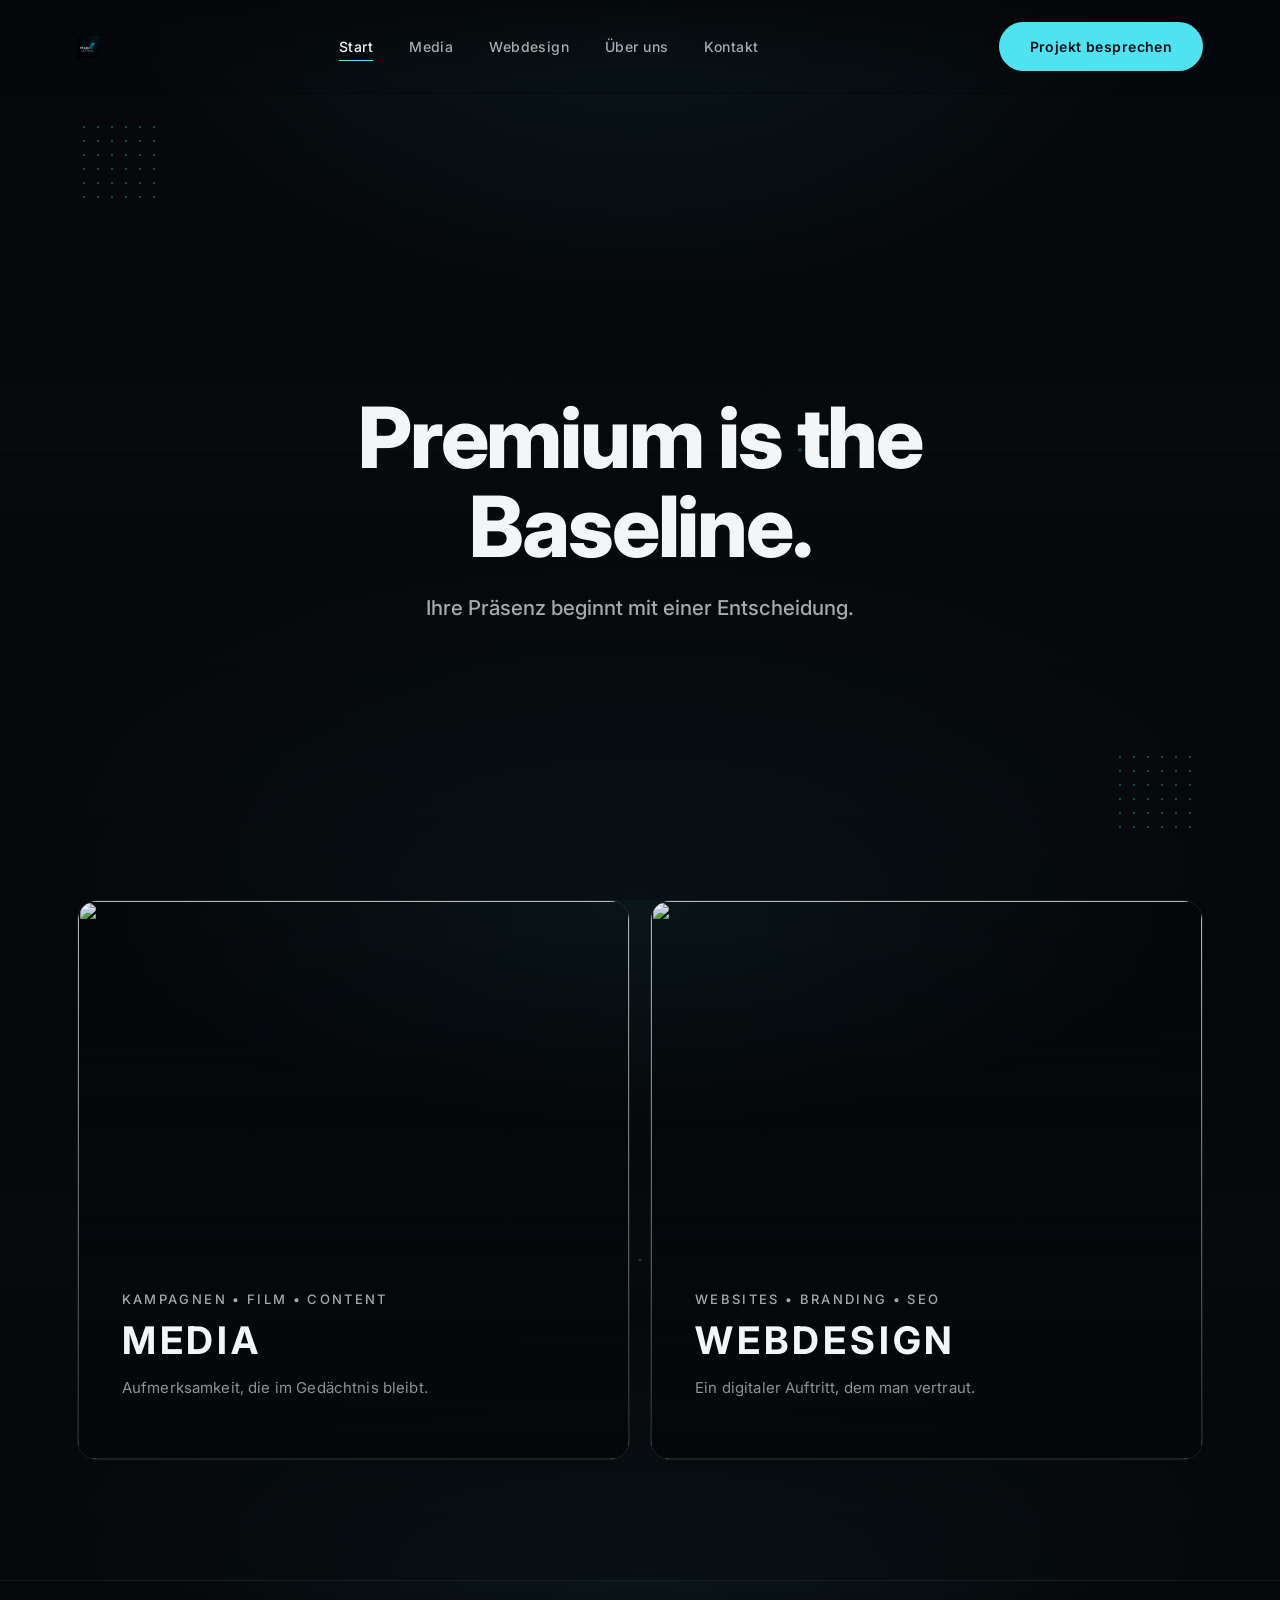
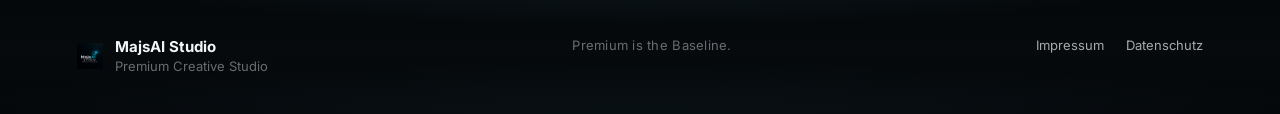
==== index.html @ dd4170d6 "Add files via upload" ====
<!doctype html>
<html lang="de">
<head>
<meta charset="UTF-8">
<meta name="viewport" content="width=device-width, initial-scale=1">
<title>MajsAI Studio | Premium Creative Studio</title>
<meta name="description" content="MajsAI Studio gestaltet digitale Präsenz, die Vertrauen schafft und im Gedächtnis bleibt.">
<link rel="preconnect" href="https://fonts.googleapis.com">
<link rel="preconnect" href="https://fonts.gstatic.com" crossorigin>
<link href="https://fonts.googleapis.com/css2?family=Inter:wght@400;500;600;700;800&display=swap" rel="stylesheet">
<link rel="stylesheet" href="css/style.css">
</head>
<body id="top">

<nav class="nav">
  <a class="nav__brand" href="index.html">
    <img src="assets/logo.png" alt="MajsAI Studio">
  </a>
  <div class="nav__links">
    <a href="index.html" class="is-active">Start</a>
    <a href="media.html">Media</a>
    <a href="webdesign.html">Webdesign</a>
    <a href="#" aria-disabled="true" title="Seite folgt in Kürze">Über uns</a>
    <a href="#" aria-disabled="true" title="Seite folgt in Kürze">Kontakt</a>
    <a href="#" class="btn btn--primary nav__cta-mobile" style="margin-top:10px;">Projekt besprechen</a>
  </div>
  <a href="#" class="btn btn--primary nav__cta">Projekt besprechen</a>
  <button class="nav__toggle" aria-label="Menü öffnen"><span></span></button>
</nav>

<!-- ============================= HERO ============================= -->
<section class="hero field">
  <div class="dotgrid" style="top:120px; left:var(--edge);"></div>
  <div class="dotgrid" style="bottom:60px; right:var(--edge);"></div>
  <div class="hero__inner">
    <img class="hero__eye" src="assets/eye.png" alt="" aria-hidden="true">
    <h1 class="h1">Premium is the Baseline.</h1>
    <p class="h2">Ihre Präsenz beginnt mit einer Entscheidung.</p>
  </div>
</section>

<!-- ======================= MEDIA / WEBDESIGN GATE ======================= -->
<section class="gate field">
  <div class="gate__grid">

    <a class="gate__card reveal" href="media.html">
      <img src="assets/bg-media.jpg" alt="">
      <div class="gate__body">
        <div class="gate__kicker">Kampagnen • Film • Content</div>
        <h2 class="gate__title">Media</h2>
        <p class="gate__sub">Aufmerksamkeit, die im Gedächtnis bleibt.</p>
        <span class="gate__hover">Create. Capture. Convert. <span class="gate__arrow">→</span></span>
      </div>
    </a>

    <a class="gate__card reveal" href="webdesign.html">
      <img src="assets/bg-webdesign.jpg" alt="">
      <div class="gate__body">
        <div class="gate__kicker">Websites • Branding • SEO</div>
        <h2 class="gate__title">Webdesign</h2>
        <p class="gate__sub">Ein digitaler Auftritt, dem man vertraut.</p>
        <span class="gate__hover">Design. Structure. Performance. <span class="gate__arrow">→</span></span>
      </div>
    </a>

  </div>
</section>

<!-- ============================= FOOTER ============================= -->
<footer class="footer field">
  <div class="footer__row">
    <div class="footer__brand">
      <img src="assets/logo.png" alt="MajsAI Studio">
      <div>
        <b>MajsAI Studio</b>
        <span>Premium Creative Studio</span>
      </div>
    </div>
    <div class="footer__claim">Premium is the Baseline.</div>
    <div class="footer__legal">
      <a href="#" aria-disabled="true" title="Seite folgt in Kürze">Impressum</a>
      <a href="#" aria-disabled="true" title="Seite folgt in Kürze">Datenschutz</a>
    </div>
  </div>
</footer>

<script src="js/main.js"></script>
</body>
</html>
---- css/style.css ----
/* ==========================================================================
   MajsAI Studio — Design System
   Premium is the Baseline.
   ========================================================================== */

:root {
  /* Color */
  --void:         #05070a;
  --panel:        #0a0d12;
  --panel-raised: #0d1117;
  --hairline:     rgba(255, 255, 255, 0.08);
  --hairline-strong: rgba(255, 255, 255, 0.14);
  --cyan:         #4fe3ef;
  --cyan-soft:    #2b7f8a;
  --cyan-dim:     rgba(79, 227, 239, 0.35);
  --ink:          #f3f6f7;
  --ink-muted:    rgba(243, 246, 247, 0.68);
  --ink-faint:    rgba(243, 246, 247, 0.42);

  /* Type */
  --face: "Inter", -apple-system, BlinkMacSystemFont, "Segoe UI", sans-serif;

  /* Rhythm */
  --edge: clamp(24px, 6vw, 96px);
  --ease: cubic-bezier(0.16, 1, 0.3, 1);
}

* { box-sizing: border-box; }

html { scroll-behavior: smooth; }

@media (prefers-reduced-motion: reduce) {
  html { scroll-behavior: auto; }
  *, *::before, *::after {
    animation-duration: 0.01ms !important;
    animation-iteration-count: 1 !important;
    transition-duration: 0.01ms !important;
    scroll-behavior: auto !important;
  }
}

body {
  margin: 0;
  background: var(--void);
  color: var(--ink);
  font-family: var(--face);
  font-weight: 400;
  -webkit-font-smoothing: antialiased;
  overflow-x: hidden;
}

img { max-width: 100%; display: block; }

a { color: inherit; text-decoration: none; }

/* --------------------------------------------------------------------------
   Neutral ambient background — shared visual language for non-container
   sections of the Landing page. Same vocabulary as the Media / Webdesign
   photography (hairline geometry, dot grid, single soft cyan glow) kept
   deliberately calmer and non-directional so it never competes with the
   two container images.
   -------------------------------------------------------------------------- */
.field {
  position: relative;
  background: var(--void);
  isolation: isolate;
}

.field::before {
  /* base vignette */
  content: "";
  position: absolute;
  inset: 0;
  z-index: 0;
  background:
    radial-gradient(ellipse 70% 55% at 50% 0%, rgba(79, 227, 239, 0.07), transparent 60%),
    radial-gradient(ellipse 90% 60% at 50% 100%, rgba(79, 227, 239, 0.04), transparent 65%),
    linear-gradient(180deg, #05070a 0%, #060a0d 50%, #05070a 100%);
}

.field::after {
  /* hairline horizon + dot grid corners, drawn once via SVG data-uri */
  content: "";
  position: absolute;
  inset: 0;
  z-index: 0;
  opacity: 0.55;
  background-image: url("data:image/svg+xml,%3Csvg xmlns='http://www.w3.org/2000/svg' width='1600' height='900' viewBox='0 0 1600 900'%3E%3Cline x1='0' y1='450' x2='1600' y2='450' stroke='%234fe3ef' stroke-opacity='0.05' stroke-width='1'/%3E%3Ccircle cx='800' cy='450' r='2' fill='%234fe3ef' fill-opacity='0.35'/%3E%3C/svg%3E");
  background-repeat: no-repeat;
  background-size: cover;
}

.field > * { position: relative; z-index: 1; }

.dotgrid {
  position: absolute;
  width: 90px;
  height: 90px;
  background-image: radial-gradient(rgba(79, 227, 239, 0.28) 1px, transparent 1.5px);
  background-size: 14px 14px;
  z-index: 0;
  pointer-events: none;
}

/* --------------------------------------------------------------------------
   Layout primitives
   -------------------------------------------------------------------------- */
.wrap {
  max-width: 1240px;
  margin: 0 auto;
  padding-inline: var(--edge);
}

section { position: relative; }

/* --------------------------------------------------------------------------
   Navigation
   -------------------------------------------------------------------------- */
.nav {
  position: fixed;
  top: 0;
  left: 0;
  right: 0;
  z-index: 100;
  display: flex;
  align-items: center;
  justify-content: space-between;
  padding: 22px var(--edge);
  background: linear-gradient(180deg, rgba(5, 7, 10, 0.85), rgba(5, 7, 10, 0));
  backdrop-filter: blur(6px);
  transition: background 0.4s var(--ease), border-color 0.4s var(--ease);
  border-bottom: 1px solid transparent;
}

.nav.is-scrolled {
  background: rgba(6, 9, 12, 0.82);
  border-bottom: 1px solid var(--hairline);
}

.nav__brand {
  display: flex;
  align-items: center;
  gap: 10px;
  font-weight: 700;
  font-size: 15px;
  letter-spacing: 0.02em;
}

.nav__brand img { height: 22px; width: auto; }

.nav__brand b { color: var(--cyan); font-weight: 700; }

.nav__links {
  display: flex;
  align-items: center;
  gap: 36px;
  font-size: 14px;
  font-weight: 500;
  letter-spacing: 0.03em;
}

.nav__links a {
  color: var(--ink-muted);
  transition: color 0.25s var(--ease);
  position: relative;
}
.nav__links a:hover,
.nav__links a.is-active { color: var(--ink); }

.nav__links a.is-active::after {
  content: "";
  position: absolute;
  left: 0; right: 0; bottom: -6px;
  height: 1px;
  background: var(--cyan);
}

.nav__cta {
  border: 1px solid var(--hairline-strong);
  padding: 10px 20px;
  border-radius: 999px;
  font-size: 13px;
  font-weight: 600;
  letter-spacing: 0.03em;
  white-space: nowrap;
  transition: border-color 0.25s var(--ease), background 0.25s var(--ease);
}
.nav__cta:hover {
  border-color: var(--cyan-dim);
  background: rgba(79, 227, 239, 0.06);
}

.nav__toggle {
  display: none;
  width: 34px;
  height: 34px;
  border: none;
  background: transparent;
  cursor: pointer;
  position: relative;
}
.nav__toggle span,
.nav__toggle span::before,
.nav__toggle span::after {
  content: "";
  position: absolute;
  left: 7px; right: 7px;
  height: 1.5px;
  background: var(--ink);
  transition: transform 0.3s var(--ease), opacity 0.3s var(--ease);
}
.nav__toggle span { top: 16px; }
.nav__toggle span::before { top: -7px; }
.nav__toggle span::after { top: 7px; }
.nav__toggle.is-open span { background: transparent; }
.nav__toggle.is-open span::before { transform: translateY(7px) rotate(45deg); }
.nav__toggle.is-open span::after { transform: translateY(-7px) rotate(-45deg); }

.nav__links .nav__cta-mobile { display: none; }

/* --------------------------------------------------------------------------
   Buttons
   -------------------------------------------------------------------------- */
.btn {
  display: inline-flex;
  align-items: center;
  gap: 10px;
  padding: 15px 30px;
  border-radius: 999px;
  font-size: 14px;
  font-weight: 600;
  letter-spacing: 0.03em;
  transition: transform 0.3s var(--ease), background 0.3s var(--ease), border-color 0.3s var(--ease), color 0.3s var(--ease);
  cursor: pointer;
  border: 1px solid transparent;
}

.btn--primary {
  background: var(--cyan);
  color: #041014;
}
.btn--primary:hover { transform: translateY(-2px); background: #6be9f3; }

.btn--ghost {
  border-color: var(--hairline-strong);
  color: var(--ink);
}
.btn--ghost:hover {
  border-color: var(--cyan-dim);
  background: rgba(79, 227, 239, 0.05);
  transform: translateY(-2px);
}

/* --------------------------------------------------------------------------
   Eyebrow / labels
   -------------------------------------------------------------------------- */
.eyebrow {
  display: inline-flex;
  align-items: center;
  gap: 10px;
  font-size: 12.5px;
  font-weight: 600;
  letter-spacing: 0.22em;
  text-transform: uppercase;
  color: var(--cyan);
}
.eyebrow::before {
  content: "";
  width: 22px;
  height: 1px;
  background: var(--cyan);
}

/* --------------------------------------------------------------------------
   Hero — Landing
   -------------------------------------------------------------------------- */
.hero {
  min-height: 100svh;
  display: flex;
  align-items: center;
  justify-content: center;
  text-align: center;
  padding: 160px var(--edge) 80px;
}

.hero__eye {
  width: 84px;
  height: auto;
  margin: 0 auto 36px;
  opacity: 0;
  filter: drop-shadow(0 0 18px rgba(79, 227, 239, 0.35));
  animation: eyeIn 1.4s var(--ease) 0.15s forwards;
}

@keyframes eyeIn {
  0%   { opacity: 0; transform: scale(0.85); }
  55%  { opacity: 1; transform: scale(1.02); }
  100% { opacity: 0.55; transform: scale(1); }
}

.hero__inner { max-width: 900px; margin: 0 auto; }

.h1 {
  font-weight: 800;
  font-size: clamp(42px, 6.6vw, 96px);
  line-height: 1.05;
  letter-spacing: -0.025em;
  margin: 0 0 24px;
  opacity: 0;
  transform: translateY(16px);
  animation: rise 0.9s var(--ease) 0.5s forwards;
}

.h2 {
  font-weight: 500;
  font-size: clamp(17px, 1.6vw, 22px);
  line-height: 1.4;
  color: var(--ink-muted);
  max-width: 560px;
  margin: 0 auto;
  opacity: 0;
  transform: translateY(14px);
  animation: rise 0.9s var(--ease) 0.7s forwards;
}

@keyframes rise {
  to { opacity: 1; transform: translateY(0); }
}

/* --------------------------------------------------------------------------
   Containers — Media / Webdesign entry points
   -------------------------------------------------------------------------- */
.gate {
  padding: 0 var(--edge) 120px;
}

.gate__grid {
  display: grid;
  grid-template-columns: 1fr 1fr;
  gap: 20px;
  max-width: 1240px;
  margin: 0 auto;
}

.gate__card {
  position: relative;
  height: 560px;
  border-radius: 20px;
  overflow: hidden;
  border: 1px solid var(--hairline);
  display: flex;
  align-items: flex-end;
  isolation: isolate;
  opacity: 0;
  transform: translateY(24px);
  animation: rise 0.8s var(--ease) forwards;
}
.gate__card:nth-child(1) { animation-delay: 0.15s; }
.gate__card:nth-child(2) { animation-delay: 0.3s; }

.gate__card img {
  position: absolute;
  inset: 0;
  width: 100%;
  height: 100%;
  object-fit: cover;
  transition: transform 1.1s var(--ease);
}

.gate__card::before {
  content: "";
  position: absolute;
  inset: 0;
  background: linear-gradient(180deg, rgba(5,7,10,0.05) 0%, rgba(5,7,10,0.55) 62%, rgba(5,7,10,0.88) 100%);
  z-index: 1;
  transition: background 0.5s var(--ease);
}

.gate__card:hover img { transform: scale(1.06); }

.gate__body {
  position: relative;
  z-index: 2;
  padding: 44px;
  width: 100%;
}

.gate__kicker {
  font-size: 13px;
  letter-spacing: 0.18em;
  color: var(--ink-muted);
  margin-bottom: 10px;
  text-transform: uppercase;
  font-weight: 500;
}

.gate__title {
  font-size: clamp(30px, 3vw, 38px);
  font-weight: 700;
  letter-spacing: 0.1em;
  text-transform: uppercase;
  margin: 0 0 6px;
}

.gate__sub {
  font-size: 15px;
  color: var(--ink-muted);
  opacity: 0.85;
  letter-spacing: 0.01em;
}

.gate__hover {
  display: block;
  margin-top: 18px;
  font-size: 14px;
  font-weight: 600;
  letter-spacing: 0.02em;
  color: var(--cyan);
  max-height: 0;
  opacity: 0;
  overflow: hidden;
  transition: max-height 0.5s var(--ease), opacity 0.4s var(--ease) 0.05s;
}

.gate__card:hover .gate__hover { max-height: 60px; opacity: 1; }
.gate__card:hover { border-color: var(--cyan-dim); }

.gate__arrow {
  display: inline-block;
  transition: transform 0.3s var(--ease);
}
.gate__card:hover .gate__arrow { transform: translateX(4px); }

@media (max-width: 860px) {
  .gate__grid { grid-template-columns: 1fr; }
  .gate__card { height: 420px; }
}

/* --------------------------------------------------------------------------
   Generic section scaffolding (subpages)
   -------------------------------------------------------------------------- */
.section {
  padding: 120px var(--edge);
}
.section--tight { padding: 90px var(--edge); }

.section__head {
  max-width: 640px;
  margin: 0 0 56px;
}
.section__head.center { margin-inline: auto; text-align: center; }

.section__title {
  font-size: clamp(28px, 3.4vw, 42px);
  font-weight: 700;
  letter-spacing: -0.01em;
  line-height: 1.15;
  margin: 16px 0 0;
}

.section__text {
  font-size: 17px;
  line-height: 1.6;
  color: var(--ink-muted);
  margin-top: 18px;
}

/* --------------------------------------------------------------------------
   Subpage Hero (Media / Webdesign)
   -------------------------------------------------------------------------- */
.subhero {
  position: relative;
  min-height: 92svh;
  display: flex;
  align-items: center;
  padding: 150px var(--edge) 90px;
  isolation: isolate;
  overflow: hidden;
}

.subhero__bg {
  position: absolute;
  inset: 0;
  z-index: -1;
}
.subhero__bg img {
  width: 100%; height: 100%; object-fit: cover;
}
.subhero__bg::after {
  content: "";
  position: absolute;
  inset: 0;
  background: linear-gradient(180deg, rgba(5,7,10,0.35) 0%, rgba(5,7,10,0.55) 55%, rgba(5,7,10,0.95) 100%);
}

.subhero__inner { max-width: 760px; }

.subhero__question {
  font-size: clamp(30px, 4.2vw, 54px);
  font-weight: 700;
  line-height: 1.18;
  letter-spacing: -0.01em;
  margin: 18px 0 26px;
}

.subhero__statement {
  font-size: clamp(13px, 1.4vw, 16px);
  font-weight: 700;
  letter-spacing: 0.14em;
  color: var(--cyan);
  margin: 0 0 34px;
}

.subhero__lede {
  font-size: 17px;
  color: var(--ink-muted);
  line-height: 1.65;
  max-width: 520px;
  margin: 0 0 40px;
}

.subhero__ctas {
  display: flex;
  gap: 16px;
  flex-wrap: wrap;
}

.scrolldown {
  position: absolute;
  bottom: 40px;
  left: var(--edge);
  display: flex;
  align-items: center;
  gap: 10px;
  font-size: 12.5px;
  letter-spacing: 0.1em;
  text-transform: uppercase;
  color: var(--ink-faint);
}
.scrolldown__line {
  width: 1px; height: 26px;
  background: linear-gradient(180deg, var(--cyan), transparent);
  animation: scrollpulse 1.8s ease-in-out infinite;
}
@keyframes scrollpulse {
  0%, 100% { opacity: 0.3; }
  50% { opacity: 1; }
}

/* --------------------------------------------------------------------------
   Values grid (Webdesign: Klarheit / Vertrauen / Orientierung)
   -------------------------------------------------------------------------- */
.values {
  display: grid;
  grid-template-columns: repeat(3, 1fr);
  gap: 1px;
  background: var(--hairline);
  border: 1px solid var(--hairline);
  border-radius: 16px;
  overflow: hidden;
}

.values__item {
  background: var(--panel);
  padding: 40px 36px;
}

.values__num {
  font-size: 13px;
  color: var(--cyan);
  font-weight: 700;
  letter-spacing: 0.08em;
  margin-bottom: 18px;
  display: block;
}

.values__title {
  font-size: 20px;
  font-weight: 700;
  margin: 0 0 12px;
}

.values__text {
  font-size: 15px;
  color: var(--ink-muted);
  line-height: 1.6;
}

@media (max-width: 760px) {
  .values { grid-template-columns: 1fr; }
}

/* --------------------------------------------------------------------------
   Process (numbered — genuine ordered sequence)
   -------------------------------------------------------------------------- */
.process {
  display: grid;
  grid-template-columns: repeat(3, 1fr);
  gap: 32px;
}

.process__step { position: relative; padding-top: 28px; border-top: 1px solid var(--hairline); }

.process__index {
  font-size: 13px;
  font-weight: 700;
  color: var(--ink-faint);
  letter-spacing: 0.06em;
  margin-bottom: 16px;
  display: block;
}

.process__title {
  font-size: 19px;
  font-weight: 700;
  margin: 0 0 10px;
}

.process__text {
  font-size: 15px;
  color: var(--ink-muted);
  line-height: 1.6;
}

@media (max-width: 760px) {
  .process { grid-template-columns: 1fr; }
}

/* --------------------------------------------------------------------------
   Message block (headline + text, centered narrative beat)
   -------------------------------------------------------------------------- */
.message {
  text-align: center;
  max-width: 760px;
  margin: 0 auto;
}
.message__headline {
  font-size: clamp(24px, 2.6vw, 32px);
  font-weight: 700;
  line-height: 1.35;
  margin: 0 0 18px;
}
.message__text {
  font-size: 16px;
  color: var(--ink-muted);
  line-height: 1.65;
}

/* --------------------------------------------------------------------------
   Media: "Why Media" — pigeon-attention beat / video placeholder
   -------------------------------------------------------------------------- */
.beat {
  position: relative;
  border-radius: 20px;
  border: 1px solid var(--hairline);
  background: var(--panel);
  padding: 64px var(--edge);
  overflow: hidden;
  text-align: center;
}

.beat__frame {
  position: relative;
  max-width: 720px;
  margin: 0 auto 40px;
  aspect-ratio: 16 / 9;
  border-radius: 14px;
  border: 1px dashed var(--hairline-strong);
  background:
    radial-gradient(ellipse at 30% 40%, rgba(79,227,239,0.08), transparent 60%),
    #070a0e;
  display: flex;
  align-items: center;
  justify-content: center;
}

.beat__frame-label {
  font-size: 13px;
  letter-spacing: 0.08em;
  color: var(--ink-faint);
  text-transform: uppercase;
  display: flex;
  flex-direction: column;
  align-items: center;
  gap: 10px;
}

.beat__play {
  width: 52px; height: 52px;
  border-radius: 50%;
  border: 1px solid var(--cyan-dim);
  display: flex;
  align-items: center;
  justify-content: center;
  color: var(--cyan);
}

.beat__storyboard {
  display: grid;
  grid-template-columns: repeat(6, 1fr);
  gap: 10px;
  max-width: 720px;
  margin: 0 auto;
}
.beat__scene {
  border: 1px solid var(--hairline);
  border-radius: 8px;
  padding: 10px 6px;
  font-size: 11px;
  color: var(--ink-faint);
  letter-spacing: 0.02em;
  line-height: 1.4;
}
.beat__scene b { display: block; color: var(--ink-muted); font-size: 12px; margin-bottom: 4px; }

@media (max-width: 760px) {
  .beat__storyboard { grid-template-columns: repeat(3, 1fr); }
}

/* --------------------------------------------------------------------------
   Services / forms list
   -------------------------------------------------------------------------- */
.forms {
  display: flex;
  flex-wrap: wrap;
  gap: 12px;
}
.forms__chip {
  border: 1px solid var(--hairline);
  border-radius: 999px;
  padding: 10px 20px;
  font-size: 14px;
  color: var(--ink-muted);
  letter-spacing: 0.02em;
}

/* --------------------------------------------------------------------------
   Work / portfolio placeholder grid
   -------------------------------------------------------------------------- */
.work {
  display: grid;
  grid-template-columns: repeat(3, 1fr);
  gap: 20px;
}
.work__item {
  aspect-ratio: 4/3;
  border-radius: 14px;
  border: 1px dashed var(--hairline-strong);
  background: var(--panel);
  display: flex;
  align-items: center;
  justify-content: center;
  color: var(--ink-faint);
  font-size: 13px;
  letter-spacing: 0.04em;
  text-align: center;
  padding: 20px;
}
@media (max-width: 860px) {
  .work { grid-template-columns: 1fr 1fr; }
}
@media (max-width: 560px) {
  .work { grid-template-columns: 1fr; }
}

/* --------------------------------------------------------------------------
   Closing CTA band
   -------------------------------------------------------------------------- */
.closing {
  text-align: center;
  padding: 130px var(--edge);
}
.closing__title {
  font-size: clamp(28px, 3.6vw, 44px);
  font-weight: 700;
  line-height: 1.25;
  max-width: 680px;
  margin: 0 auto 36px;
}

/* --------------------------------------------------------------------------
   Footer
   -------------------------------------------------------------------------- */
.footer {
  border-top: 1px solid var(--hairline);
  padding: 56px var(--edge) 40px;
}
.footer__row {
  display: flex;
  justify-content: space-between;
  align-items: flex-start;
  flex-wrap: wrap;
  gap: 30px;
  max-width: 1240px;
  margin: 0 auto;
}
.footer__brand {
  display: flex;
  align-items: center;
  gap: 12px;
}
.footer__brand img { height: 26px; }
.footer__brand div b {
  display: block;
  font-size: 15px;
  font-weight: 700;
}
.footer__brand div span {
  display: block;
  font-size: 13px;
  color: var(--ink-faint);
  margin-top: 2px;
}
.footer__claim {
  font-size: 13px;
  color: var(--ink-faint);
  letter-spacing: 0.02em;
}
.footer__legal {
  display: flex;
  gap: 22px;
  font-size: 13px;
  color: var(--ink-muted);
}
.footer__legal a:hover { color: var(--ink); }

/* --------------------------------------------------------------------------
   Mobile nav
   -------------------------------------------------------------------------- */
@media (max-width: 780px) {
  .nav__links { 
    position: fixed;
    inset: 0;
    top: 0;
    flex-direction: column;
    justify-content: center;
    gap: 30px;
    background: rgba(5,7,10,0.98);
    font-size: 20px;
    transform: translateY(-100%);
    opacity: 0;
    transition: transform 0.4s var(--ease), opacity 0.3s var(--ease);
    pointer-events: none;
  }
  .nav__links.is-open {
    transform: translateY(0);
    opacity: 1;
    pointer-events: auto;
  }
  .nav__cta { display: none; }
  .nav__links .nav__cta-mobile { display: inline-flex; }
  .nav__toggle { display: block; }
  .footer__row { flex-direction: column; }
}

.reveal {
  opacity: 0;
  transform: translateY(24px);
  transition: opacity 0.8s var(--ease), transform 0.8s var(--ease);
}
.reveal.is-visible {
  opacity: 1;
  transform: translateY(0);
}
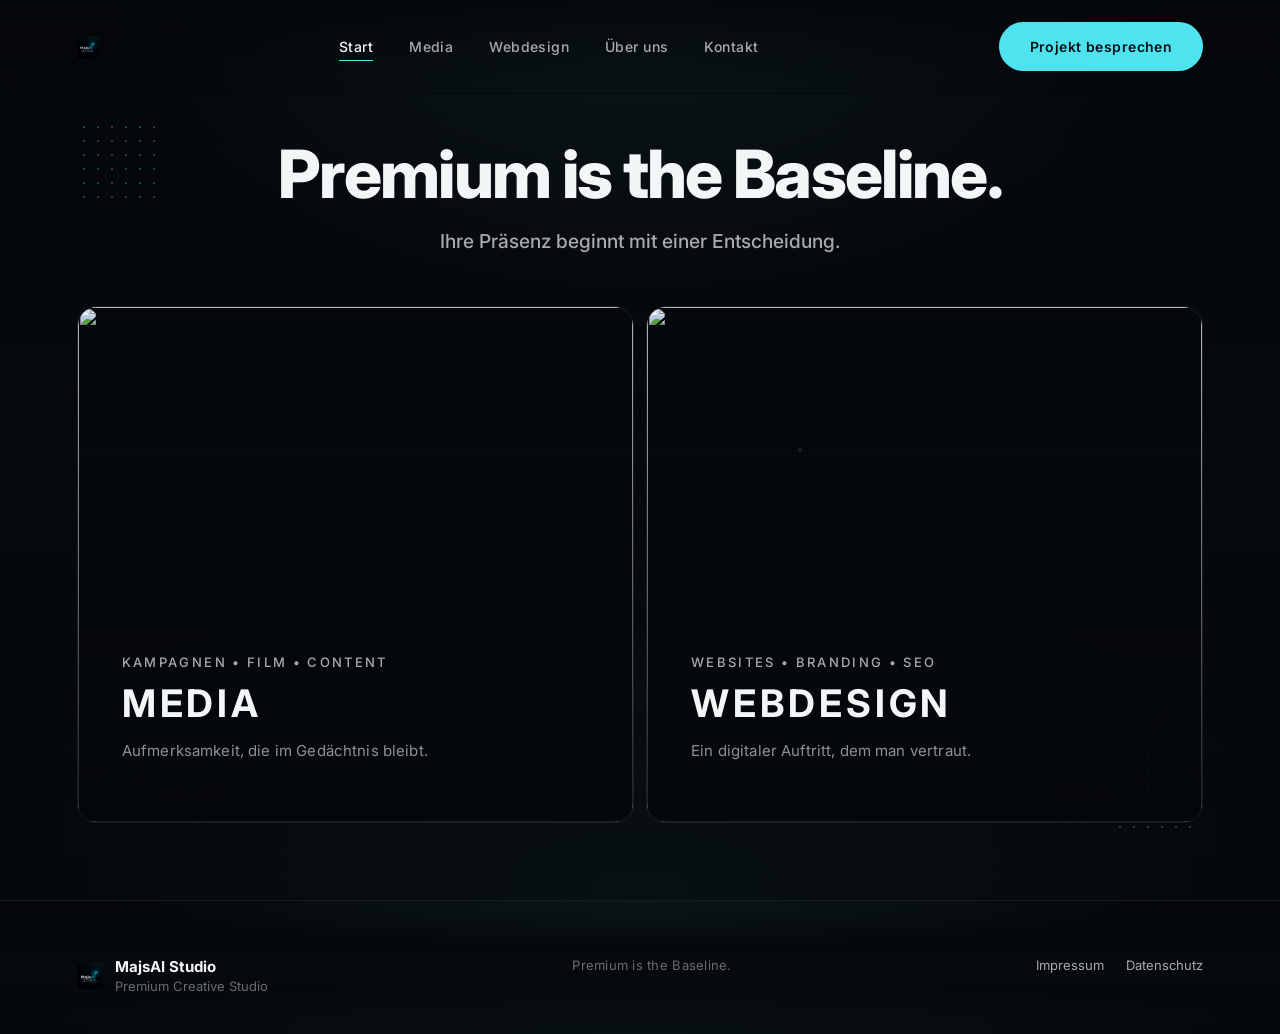
==== commit 049bf9c8: "Refactor hero and gate sections in index.html" ====
--- a/index.html
+++ b/index.html
@@ -28,22 +28,20 @@
   <button class="nav__toggle" aria-label="Menü öffnen"><span></span></button>
 </nav>
 
-<!-- ============================= HERO ============================= -->
-<section class="hero field">
+<!-- ===================== HERO + MEDIA/WEBDESIGN GATE (one screen) ===================== -->
+<section class="heroscreen field">
   <div class="dotgrid" style="top:120px; left:var(--edge);"></div>
   <div class="dotgrid" style="bottom:60px; right:var(--edge);"></div>
-  <div class="hero__inner">
+
+  <div class="heroscreen__top">
     <img class="hero__eye" src="assets/eye.png" alt="" aria-hidden="true">
     <h1 class="h1">Premium is the Baseline.</h1>
     <p class="h2">Ihre Präsenz beginnt mit einer Entscheidung.</p>
   </div>
-</section>
 
-<!-- ======================= MEDIA / WEBDESIGN GATE ======================= -->
-<section class="gate field">
-  <div class="gate__grid">
+  <div class="gate__row">
 
-    <a class="gate__card reveal" href="media.html">
+    <a class="gate__card" href="media.html">
       <img src="assets/bg-media.jpg" alt="">
       <div class="gate__body">
         <div class="gate__kicker">Kampagnen • Film • Content</div>
@@ -53,7 +51,7 @@
       </div>
     </a>
 
-    <a class="gate__card reveal" href="webdesign.html">
+    <a class="gate__card" href="webdesign.html">
       <img src="assets/bg-webdesign.jpg" alt="">
       <div class="gate__body">
         <div class="gate__kicker">Websites • Branding • SEO</div>
--- a/css/style.css
+++ b/css/style.css
@@ -274,19 +274,23 @@
 /* --------------------------------------------------------------------------
    Hero — Landing
    -------------------------------------------------------------------------- */
-.hero {
+.heroscreen {
   min-height: 100svh;
   display: flex;
-  align-items: center;
-  justify-content: center;
+  flex-direction: column;
+  padding: 118px var(--edge) var(--edge);
+}
+
+.heroscreen__top {
+  flex: 0 0 auto;
   text-align: center;
-  padding: 160px var(--edge) 80px;
+  padding-bottom: clamp(28px, 4vw, 56px);
 }
 
 .hero__eye {
-  width: 84px;
+  width: 64px;
   height: auto;
-  margin: 0 auto 36px;
+  margin: 0 auto 22px;
   opacity: 0;
   filter: drop-shadow(0 0 18px rgba(79, 227, 239, 0.35));
   animation: eyeIn 1.4s var(--ease) 0.15s forwards;
@@ -302,10 +306,10 @@
 
 .h1 {
   font-weight: 800;
-  font-size: clamp(42px, 6.6vw, 96px);
+  font-size: clamp(36px, 5.2vw, 76px);
   line-height: 1.05;
   letter-spacing: -0.025em;
-  margin: 0 0 24px;
+  margin: 0 0 18px;
   opacity: 0;
   transform: translateY(16px);
   animation: rise 0.9s var(--ease) 0.5s forwards;
@@ -313,7 +317,7 @@
 
 .h2 {
   font-weight: 500;
-  font-size: clamp(17px, 1.6vw, 22px);
+  font-size: clamp(16px, 1.5vw, 20px);
   line-height: 1.4;
   color: var(--ink-muted);
   max-width: 560px;
@@ -330,21 +334,20 @@
 /* --------------------------------------------------------------------------
    Containers — Media / Webdesign entry points
    -------------------------------------------------------------------------- */
-.gate {
-  padding: 0 var(--edge) 120px;
-}
-
-.gate__grid {
-  display: grid;
-  grid-template-columns: 1fr 1fr;
-  gap: 20px;
+.gate__row {
+  flex: 1 1 auto;
+  display: flex;
+  gap: 12px;
+  min-height: 300px;
   max-width: 1240px;
+  width: 100%;
   margin: 0 auto;
 }
 
 .gate__card {
   position: relative;
-  height: 560px;
+  flex: 1 1 0;
+  min-width: 0;
   border-radius: 20px;
   overflow: hidden;
   border: 1px solid var(--hairline);
@@ -354,9 +357,13 @@
   opacity: 0;
   transform: translateY(24px);
   animation: rise 0.8s var(--ease) forwards;
+  transition: flex-grow 0.75s var(--ease), border-color 0.4s var(--ease);
 }
 .gate__card:nth-child(1) { animation-delay: 0.15s; }
 .gate__card:nth-child(2) { animation-delay: 0.3s; }
+
+.gate__card:hover { flex-grow: 2.4; border-color: var(--cyan-dim); }
+.gate__row:has(.gate__card:hover) .gate__card:not(:hover) { flex-grow: 0.55; }
 
 .gate__card img {
   position: absolute;
@@ -423,7 +430,9 @@
 }
 
 .gate__card:hover .gate__hover { max-height: 60px; opacity: 1; }
-.gate__card:hover { border-color: var(--cyan-dim); }
+
+.gate__card:hover .gate__title { transform: scale(1.04); }
+.gate__title { transition: transform 0.5s var(--ease); }
 
 .gate__arrow {
   display: inline-block;
@@ -432,8 +441,11 @@
 .gate__card:hover .gate__arrow { transform: translateX(4px); }
 
 @media (max-width: 860px) {
-  .gate__grid { grid-template-columns: 1fr; }
-  .gate__card { height: 420px; }
+  .heroscreen { padding-top: 100px; }
+  .gate__row { flex-direction: column; }
+  .gate__card { flex: 1 1 auto; height: 260px; }
+  .gate__card:hover,
+  .gate__row:has(.gate__card:hover) .gate__card:not(:hover) { flex-grow: 1; }
 }
 
 /* --------------------------------------------------------------------------
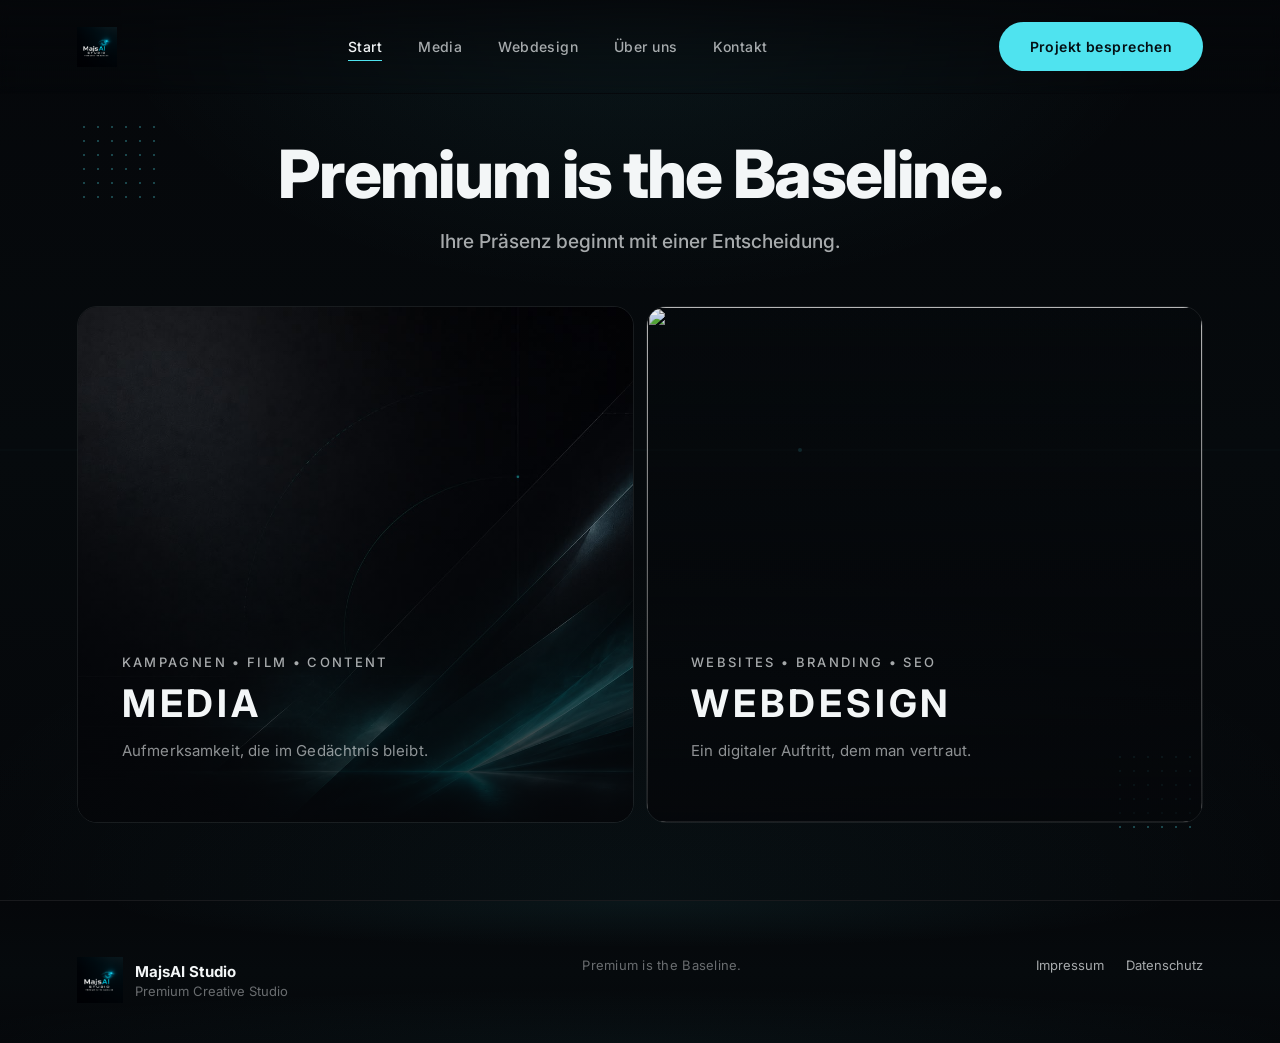
==== commit 2a030d76: "Update hero eye image structure in index.html" ====
--- a/index.html
+++ b/index.html
@@ -34,7 +34,7 @@
   <div class="dotgrid" style="bottom:60px; right:var(--edge);"></div>
 
   <div class="heroscreen__top">
-    <img class="hero__eye" src="assets/eye.png" alt="" aria-hidden="true">
+    <div class="eye-wrap"><img class="hero__eye" id="heroEye" src="assets/eye.png" alt="" aria-hidden="true"></div>
     <h1 class="h1">Premium is the Baseline.</h1>
     <p class="h2">Ihre Präsenz beginnt mit einer Entscheidung.</p>
   </div>
--- a/css/style.css
+++ b/css/style.css
@@ -146,7 +146,7 @@
   letter-spacing: 0.02em;
 }
 
-.nav__brand img { height: 22px; width: auto; }
+.nav__brand img { height: 40px; width: auto; }
 
 .nav__brand b { color: var(--cyan); font-weight: 700; }
 
@@ -269,6 +269,17 @@
   width: 22px;
   height: 1px;
   background: var(--cyan);
+}
+
+/* --------------------------------------------------------------------------
+   Micro-commitment tag question — a short, silently-agreeable prompt that
+   bridges sections and builds a small "yes" before the next beat.
+   -------------------------------------------------------------------------- */
+.microyes {
+  font-size: 15px;
+  font-weight: 600;
+  color: var(--cyan);
+  margin: 14px 0 0;
 }
 
 /* --------------------------------------------------------------------------
@@ -811,7 +822,7 @@
   align-items: center;
   gap: 12px;
 }
-.footer__brand img { height: 26px; }
+.footer__brand img { height: 46px; }
 .footer__brand div b {
   display: block;
   font-size: 15px;
